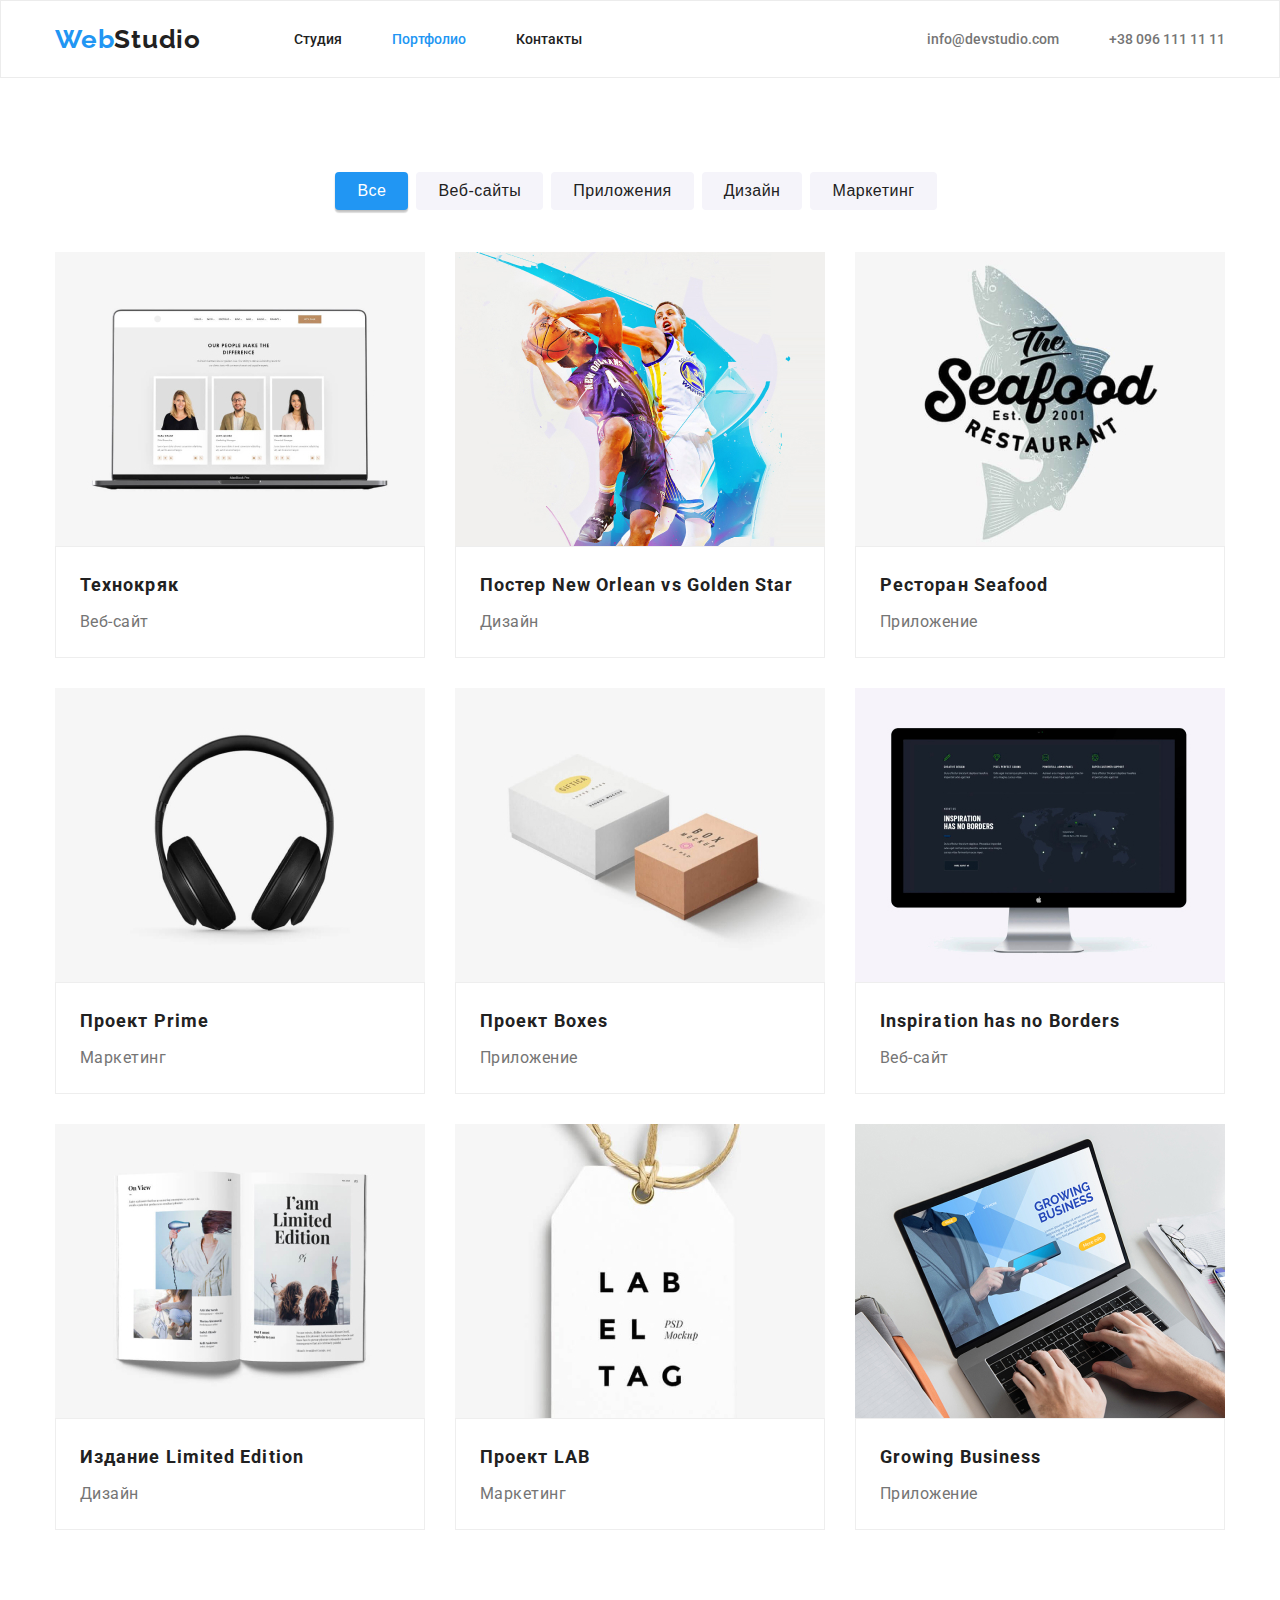
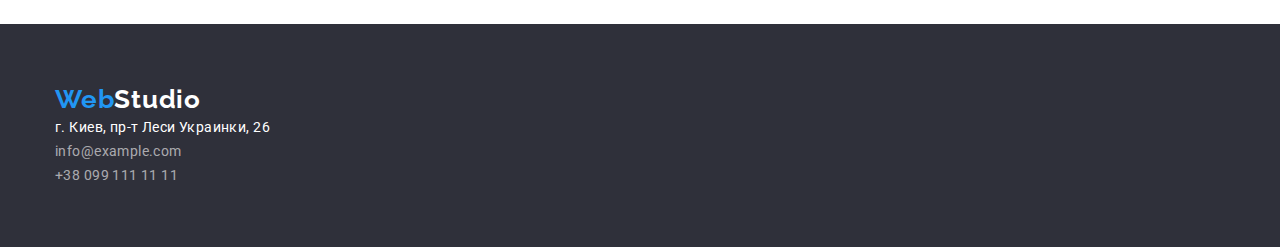
==== portfolio.html @ e6f5c6c8 "clone hw3 to hw4" ====
<!DOCTYPE html>
<html lang="ru">
<head>
    <meta charset="UTF-8">
    <meta http-equiv="X-UA-Compatible" content="IE=edge">
    <meta name="viewport" content="width=device-width, initial-scale=1.0">
    <title>Document</title>
    <link rel="preconnect" href="https://fonts.googleapis.com">
    <link rel="preconnect" href="https://fonts.gstatic.com" crossorigin>
    <link href="https://fonts.googleapis.com/css2?family=Raleway:wght@700&family=Roboto:wght@400;500;700;900&display=swap" rel="stylesheet">
    <link rel="stylesheet" href="./css/reset.css">
    <link rel="stylesheet" href="./css/style.css">
</head>
<body class="portfolio-body">
    <header class="header">
        <div class="container header-container">
     <!--навигация сайта-->
     <nav class="nav-page">
         <a href="./index.html" class="logo">
         Web<span class="logo-color-black">Studio</span> 
         </a>  
         <ul class="nav-list">
             <li class="nav-item"><a href="./index.html" class="nav-link">Студия</a></li>
             <li class="nav-item"><a href="./portfolio.html" class="nav-link current">Портфолио</a></li>
             <li class="nav-item"><a href="./contacts.html" class="nav-link">Контакты</a></li>
         </ul>
     </nav>
         <!--контакты--> 
        <ul class="contacts">
             <li class="contacts-item"><a href="mailto:info@devstudio.com" class="contacts-link">info@devstudio.com</a></li>
             <li class="contacts--item"><a href="tel:+380961111111" class="contacts-link">+38 096 111 11 11</a></li>
        </ul>
        </div>
     </header>
     <!--Main-->
     <main>
         <!--Портфолио-->
     <section class="section">
         <h1 style="display:none;">Портфолио</h1>
         <div class="container portfolio-container"> 
         <!--Фильтры-->
         <ul class="filter-list">
             <li class="filter-item">
                 <button type="button" class="button-filter main-filter-btn">Все</button>
             </li>
             <li class="filter-item">
                 <button type="button" class="button-filter">Веб-сайты</button>
            </li>
            <li class="filter-item">
                <button type="button" class="button-filter">Приложения</button>
            </li>
            <li class="filter-item">
                <button type="button" class="button-filter">Дизайн</button>
            </li>
            <li class="filter-item">
                <button type="button" class="button-filter">Маркетинг</button>
            </li>
         </ul>
         <!--Примеры работ-->
         <ul class="cards-list">
             <li class="card-item">
                 <img class="no-gap" src="./images/port1.jpg" alt="пример работы" width="370">
                 <div class="card-write">
                 <h2 class="card-name">Технокряк</h2>
                 <p class="card-filter">Веб-сайт</p>
                 </div>
             </li>
             <li class="card-item">
                 <img class="no-gap" src="./images/port2.jpg" alt="пример работы" width="370">
                 <div class="card-write">
                 <h2 class="card-name">Постер <span lang="en">New Orlean vs Golden Star</span></h2>
                 <p class="card-filter">Дизайн</p>
                 </div>
            </li>
             <li class="card-item">
                 <img class="no-gap" src="./images/port3.jpg" alt="пример работы" width="370">
                 <div class="card-write">
                 <h2 class="card-name">Ресторан <span lang="en">Seafood</span></h2>
                 <p class="card-filter">Приложение</p>
                 </div>
            </li>
             <li class="card-item">
                 <img class="no-gap" src="./images/port4.jpg" alt="пример работы" width="370">
                 <div class="card-write">
                 <h2 class="card-name">Проект <span lang="en">Prime</span></h2>
                 <p class="card-filter">Маркетинг</p>
                 </div>
            </li>
             <li class="card-item">
                 <img class="no-gap" src="./images/port5.jpg" alt="пример работы" width="370">
                 <div class="card-write">
                 <h2 class="card-name">Проект <span lang="en">Boxes</span></h2>
                 <p class="card-filter">Приложение</p>
                 </div>
            </li>
             <li class="card-item">
                 <img class="no-gap" src="./images/port6.jpg" alt="пример работы" width="370">
                 <div class="card-write">
                     <h2 class="card-name" lang="en">Inspiration has no Borders</h2>
                 <p class="card-filter">Веб-сайт</p>
                 </div>
            </li>
             <li class="card-item">
                 <img class="no-gap" src="./images/port7.jpg" alt="пример работы" width="370">
                 <div class="card-write"><h2 class="card-name">Издание <span lang="en">Limited Edition</span></h2>
                 <p class="card-filter">Дизайн</p></div>
            </li>
             <li class="card-item">
                 <img class="no-gap" src="./images/port8.jpg" alt="пример работы" width="370">
                 <div class="card-write">
                     <h2 class="card-name">Проект <span lang="en">LAB</span></h2>
                 <p class="card-filter">Маркетинг</p>
                 </div>
             </li>
             <li class="card-item">
                 <img class="no-gap" src="./images/port9.jpg" alt="пример работы" width="370">
                 <div class="card-write">
                 <h2 class="card-name" lang="en">Growing Business</h2>
                 <p class="card-filter">Приложение</p>
                 </div>
             </li>
         </ul>
         </div>
     </section>
     </main>
   <footer class="container-footer">
         <div class="container">
        
        <!--Адресс-->
         <address class="address">
             <a href="./index.html" class="logo-footer">Web<span class="logo-white">Studio</span> </a>
         <ul>
             <li class="address-item">г. Киев, пр-т Леси Украинки, 26</li>
             <li><a href="mailto:info@example.com" class="address-links address-links-mail">info@example.com</a></li>
             <li><a href="tel:+380991111111" class="address-links">+38 099 111 11 11</a></li>
         </ul>
         </address>
         </div>
     </footer>
</body>
</html>
---- css/style.css ----
:root {
    --main-color: #212121;
    --secondary-color:#757575;
    --white-color:#fff;
    --effect-color:#2196F3;
    --second-back-color:#2F303A;
    --team-back-color:#F5F4FA;
    --button-color-hover:#188CE8;
    --border-color:#EEEEEE;
}
/* body main */

body {
    color: var(--main-color);
    font-size: 14px;
    font-weight: 400;
    font-style: normal;
    font-family: 'Roboto',
    sans-serif;
}
.section {
    padding: 94px 0;
}
.container {
    width: 1200px;
    margin: 0 auto;
    padding: 0 15px;
}

/* header */
.header {
    border: 1px solid #ECECEC;
}
.header-container {
    display: flex;
    justify-content: space-between;
}
.hide {
    width: 1px;
    height: 1px;
    overflow: hidden;
    opacity: 0;
    margin-top: -1px;
}

/* nav */

.nav-list,
.contacts,
.nav-page {
    display: flex;
}
.nav-page {
    align-items: center;
}

/* logo */

.logo {
    font-family: 'Raleway', sans-serif;
    font-weight: bold;
    font-size: 26px;
    line-height: calc(31 / 26);
    letter-spacing: 0.03em;
    color: var(--effect-color);
    margin-right: 93px;
}
.logo-color-black {
    color: var(--main-color);
}

/* contacts header */

.nav-item:not(:last-child){
    margin-right: 50px;
}
.contacts-item:not(:last-child){
    margin-right: 50px;
}
.nav-link.current {
    color: var(--effect-color);
}
.nav-link,
.contacts-link {
    color: var(--main-color);
    font-weight: 500;
    padding: 30px 0;
    display: block;
}
.contacts-link {
    color: var(--secondary-color);
}

/* hover and focus */

.address-item:hover,
.address-item:focus,
.address-links:focus,
.address-links:hover,
.nav-link:hover,
.contacts-link:hover,
.nav-link:focus,
.contacts-link:focus {
    color: var(--effect-color);
}

/* hero */

.hero {
    padding: 200px 0;
    background-color: var(--second-back-color);
    text-align: center;
    }
.hero-title {
    color: var(--white-color);
    font-weight: 900;
    font-size: 44px;
    line-height: calc(60 / 44);
    text-align: center;
    letter-spacing: 0.06em;
    text-transform: uppercase;
    margin: 0 auto;
    margin-bottom: 30px;
}

.hero-btn {
    color: var(--white-color);
    padding: 10px 32px;
    background: var(--effect-color);
    box-shadow: 0px 4px 4px rgba(0, 0, 0, 0.15);
    border-radius: 4px;
    font-weight: bold;
    font-size: 16px;
    line-height: calc(30 / 16);
    letter-spacing: 0.06em;
    cursor: pointer;
}
.hero-btn:focus,
.hero-btn:hover {
    background-color: var(--button-color-hover);
}

/* advantage */

.advantege-section {
    padding-bottom: 0px;
}
.advantage-list{
    display: flex;
    margin-right: -30px;
}
.advantage-titles{
    font-weight: bold;
    font-size: 14px;
    line-height: calc(16 / 14);
    letter-spacing: 0.03em;
    text-transform: uppercase;
}
.advantage-item {
    flex-basis: calc(100% / 4 - 30px);
    margin-right: 30px;
}
.advantage-explanations {
    font-size: 14px;
    line-height: calc(24 / 14);
    letter-spacing: 0.03em;
    color: var(--secondary-color);
}

/* task */

.task-list {
    display: flex;
    margin-right: -30px;
}
.task-item {
flex-basis: calc(100% / 3 - 30px);
margin-right: 30px;
}
.headlines {
    padding-bottom: 50px;
    font-weight: bold;
    font-size: 36px;
    line-height: calc(42 / 36);
    text-align: center;
    letter-spacing: 0.03em;
}

 /* team */
.section-team {
    background-color: var(--team-back-color);
    
}
 .team-list {
     display: flex;
     margin-right: -30px;
 }
 .team-item {
     background-color: var(--white-color);
     flex-basis: calc(100% / 4 - 30px);
     margin-right: 30px;
     box-shadow: 0px 1px 3px rgba(0, 0, 0, 0.12),
     0px 1px 1px rgba(0, 0, 0, 0.14),
     0px 2px 1px rgba(0, 0, 0, 0.2);
     border-radius: 0px 0px 4px 4px;

 }

.team-name {
    padding-bottom: 10px;
    font-weight: 500;
    font-size: 16px;
    line-height: calc(19 / 16);
    text-align: center;
    letter-spacing: 0.03em;
}
.team-position {
    color: var(--secondary-color);
    font-size: 16px;
    line-height: calc(19 / 16);
    text-align: center;
    letter-spacing: 0.03em;
}
.team-write {
    padding: 30px 0;
}
 
/* footer */

.container-footer {
    background-color: var(--second-back-color);
}
.address {
    padding: 60px 0;
}
.logo-white {
    color: var(--white-color);
}
.logo-footer {
    color: var(--effect-color);
    font-family: Raleway;
    font-style: normal;
    font-weight: bold;
    font-size: 26px;
    line-height: calc(31 / 26);
    letter-spacing: 0.03em;
}
.address-item {
    font-style: normal;
    font-weight: normal;
    color: var(--white-color);
    font-size: 14px;
    line-height: calc(24 / 14);
    letter-spacing: 0.03em;
}
.address-links {
    color: rgba(255, 255, 255, 0.6);
    font-style: normal;
    font-weight: normal;
    font-size: 14px;
    line-height: calc(24 / 14);
    letter-spacing: 0.03em;
    }
.address-links-mail {
        padding-top: 9px;
        padding-bottom: 9px;
    }

    /* portfolio.html */

    /* filters*/

.portfolio-container {
    background-color: var(--white-color);
}
.filter-list {
    display: flex;
    justify-content: center;
    margin-bottom: -8px; 
}
.filter-item {
    margin-right: 8px;
}
.button-filter {
    padding: 6px 22px;
    background-color: var(--team-back-color);
    border-radius: 4px;
    font-weight: 500;
    font-size: 16px;
    line-height: calc(26 / 16);
    letter-spacing: 0.03em;
    color:var(--main-color);
    cursor: pointer;
}
.main-filter-btn {
    color: var(--white-color);
    background: var(--effect-color);
    box-shadow: 0px 3px 1px rgba(0, 0, 0, 0.1),
    0px 1px 2px rgba(0, 0, 0, 0.08),
    0px 2px 2px rgba(0, 0, 0, 0.12);
    border-radius: 4px;
}

/* Cards */

.cards-list {
    padding-top: 50px;
    display: flex;
    flex-wrap: wrap;
    flex-basis: calc(100 / 3 - 30px);
    margin-right: -30px;
    margin-bottom: -30px;
    }

.card-item {
    margin-right: 30px;
    margin-bottom: 30px;
    background: var(--white-color)
}
.card-name {
    margin-bottom: 4px;
    font-style: normal;
    font-weight: bold;
    font-size: 18px;
    line-height: calc(36 / 18);
    letter-spacing: 0.06em;
    color: var(--main-color)
}
.card-filter {
    font-weight: normal;
    font-size: 16px;
    line-height: calc(30 / 16);
    letter-spacing: 0.03em;
    color:var(--secondary-color)
}
.card-write {
    padding: 20px 24px;
   background:var(--white-color);
   border: 1px solid var(--border-color);
   box-sizing: border-box;
}
.no-gap {
    display: block;
}
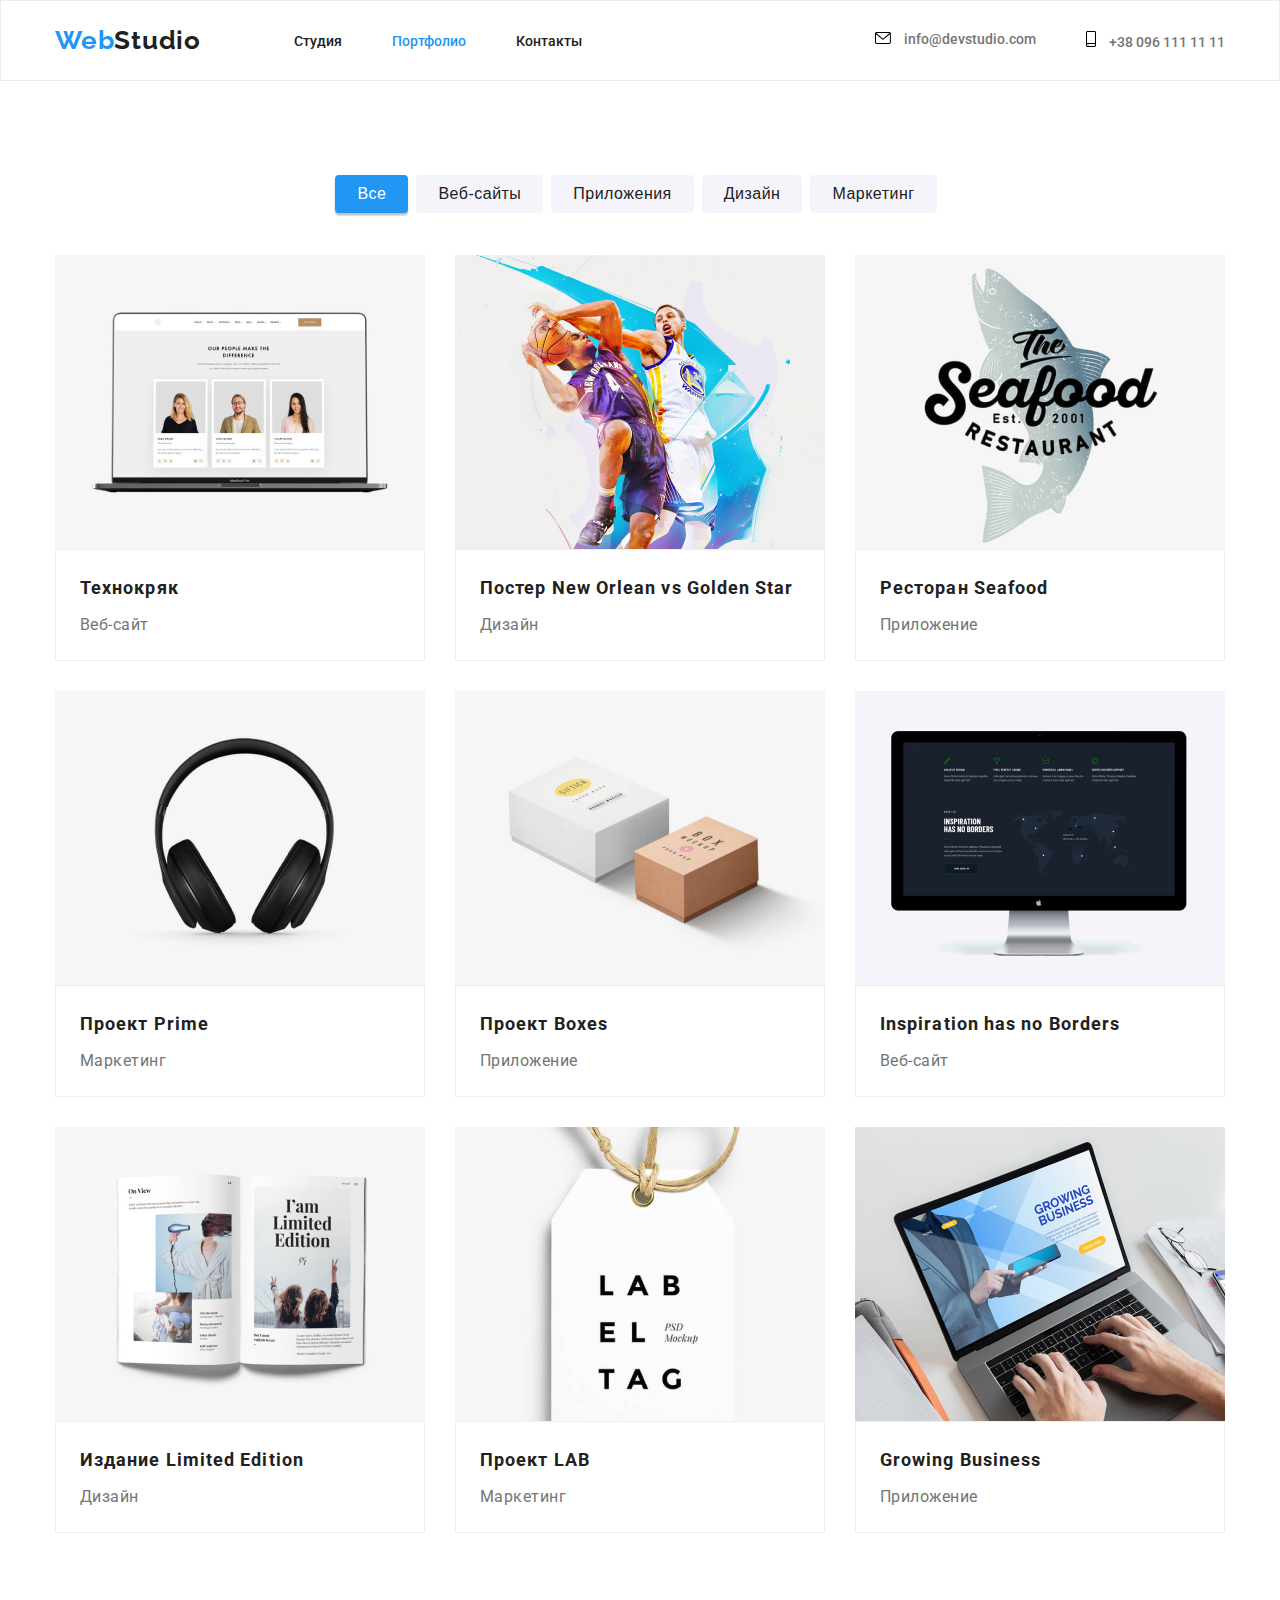
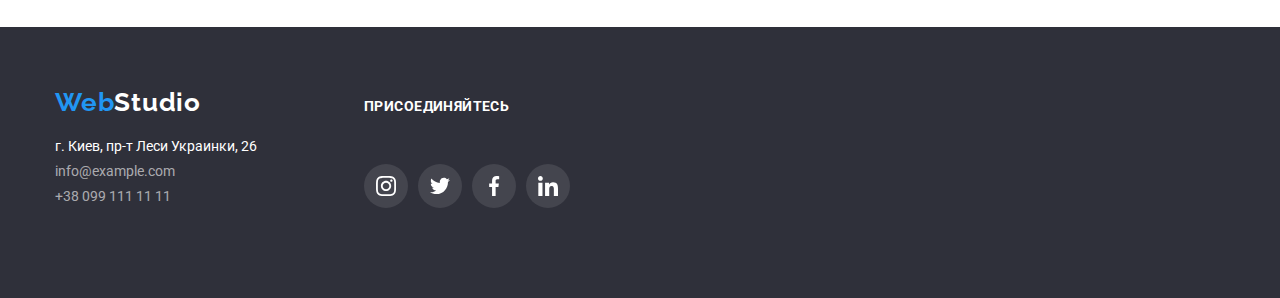
==== commit ddc7afc3: "upadate hw4" ====
--- a/portfolio.html
+++ b/portfolio.html
@@ -21,14 +21,24 @@
          </a>  
          <ul class="nav-list">
              <li class="nav-item"><a href="./index.html" class="nav-link">Студия</a></li>
-             <li class="nav-item"><a href="./portfolio.html" class="nav-link current">Портфолио</a></li>
+             <li class="nav-item"><a href="./portfolio.html" class="nav-link nav-link current">Портфолио</a></li>
              <li class="nav-item"><a href="./contacts.html" class="nav-link">Контакты</a></li>
          </ul>
      </nav>
          <!--контакты--> 
         <ul class="contacts">
-             <li class="contacts-item"><a href="mailto:info@devstudio.com" class="contacts-link">info@devstudio.com</a></li>
-             <li class="contacts--item"><a href="tel:+380961111111" class="contacts-link">+38 096 111 11 11</a></li>
+             <li class="contacts-item"><a href="mailto:info@devstudio.com" class="contacts-link">
+                <svg width="16" height="12" class="contacts-icon">
+                    <use href="./images/sprite.svg#icon-envelope">
+                    </use>
+                </svg> 
+                info@devstudio.com</a></li>
+             <li class="contacts--item"><a href="tel:+380961111111" class="contacts-link">
+                 <svg width="10" height="16" class="contacts-icon">
+                    <use href="./images/sprite.svg#icon-phone">
+                    </use>
+                </svg> 
+                +38 096 111 11 11</a></li>
         </ul>
         </div>
      </header>
@@ -123,19 +133,53 @@
          </div>
      </section>
      </main>
-   <footer class="container-footer">
-         <div class="container">
-        
-        <!--Адресс-->
-         <address class="address">
-             <a href="./index.html" class="logo-footer">Web<span class="logo-white">Studio</span> </a>
-         <ul>
-             <li class="address-item">г. Киев, пр-т Леси Украинки, 26</li>
-             <li><a href="mailto:info@example.com" class="address-links address-links-mail">info@example.com</a></li>
-             <li><a href="tel:+380991111111" class="address-links">+38 099 111 11 11</a></li>
-         </ul>
-         </address>
-         </div>
+     <footer class="footer">
+    <div class="container footer-list">            
+            <div class="item-address">
+                <a href="./index.html" class="logo"> <span style="color: #2196F3;">Web</span>Studio</a>
+                    <address>
+                        <ul class="address">
+                            <li class="item"><a href="" class="title-white">г. Киев, пр-т Леси Украинки, 26</a></li>
+                            <li class="item"><a href="mailto:info@devstudio.com" class="title-rgba">info@example.com</a></li>
+                            <li class="item"><a href="tel:+380961111111"  class="title-rgba">+38 099 111 11 11</a></li>   
+                        </ul>
+                    </address>
+            </div>
+            <div class="item-soc-network">
+                <p>Присоединяйтесь</p>
+                <ul class="footer-soc-network">
+                    <li  class="footer-icon-soc">
+                        <a href="" class="footer-link">
+                            <svg class="footer-icon" width="20" height="20">
+                                <use href="images/sprite.svg#icon-instagram"></use>
+                            </svg>
+                        </a> 
+                    </li>
+                    <li class="footer-icon-soc">
+                        <a href="" class="footer-link">
+                            <svg class="footer-icon" width="20" height="20">
+                                <use href="images/sprite.svg#icon-twitter"></use>
+                            </svg>
+                        </a>
+                    </li>
+                    <li class="footer-icon-soc">
+                        <a href="" class="footer-link">
+                            <svg class="footer-icon" width="20" height="20">
+                                <use href="images/sprite.svg#icon-facebook"></use>
+                            </svg>
+                        </a>
+                    </li>
+                    <li class="footer-icon-soc">
+                        <a href="" class="footer-link">
+                            <svg class="footer-icon" width="20" height="20">
+                                <use href="images/sprite.svg#icon-linkedin"></use>
+                            </svg>
+                        </a>
+                    </li>
+                </ul>
+            </div>
+        </div>
      </footer>
 </body>
 </html>
+  
--- a/css/style.css
+++ b/css/style.css
@@ -7,6 +7,7 @@
     --team-back-color:#F5F4FA;
     --button-color-hover:#188CE8;
     --border-color:#EEEEEE;
+    --icon-color:#AFB1B8;
 }
 /* body main */
 
@@ -90,6 +91,11 @@
 .contacts-link {
     color: var(--secondary-color);
 }
+.contacts-icon {
+    margin-right: 10px;
+}
+
+
 
 /* hover and focus */
 
@@ -99,18 +105,24 @@
 .address-links:hover,
 .nav-link:hover,
 .contacts-link:hover,
+.contacts-link:hover,
 .nav-link:focus,
 .contacts-link:focus {
     color: var(--effect-color);
+    fill: var(--effect-color);
 }
 
 /* hero */
 
 .hero {
+    width: 1600px;
+    height: auto;
     padding: 200px 0;
+    background-image: linear-gradient(rgba(47, 48, 58, 0.4), rgba(47, 48, 58, 0.4)), url(../images/back.jpg);
     background-color: var(--second-back-color);
     text-align: center;
     }
+    
 .hero-title {
     color: var(--white-color);
     font-weight: 900;
@@ -155,6 +167,15 @@
     line-height: calc(16 / 14);
     letter-spacing: 0.03em;
     text-transform: uppercase;
+}
+.advantege-icon {
+    background: var(--team-back-color);
+    margin-bottom: 30px;
+    display: flex;
+    width: 100%;
+    height: 120px;
+    justify-content: center;
+    align-items: center;
 }
 .advantage-item {
     flex-basis: calc(100% / 4 - 30px);
@@ -224,51 +245,169 @@
 .team-write {
     padding: 30px 0;
 }
+.link-container {
+    margin: 16px 32px 30px 32px;
+}
+.social-link {
+    fill: var(--icon-color);
+    width: 44px;
+    height: 44px;
+    display: flex;
+    justify-content: center;
+    align-items: center;
+    border-radius: 50%;
+}
+.social-link:hover {
+    background-color: var(--effect-color);
+    border-radius: 50%;
+    fill: var(--white-color);
+}
+.team-social {
+    display: flex;
+    margin-right: -10px;
+}
+.team-social-item {
+    flex-basis: calc(100% / 4 - 10px);
+    margin-right: 10px;
+}
+.headlines-partner {
+    margin-bottom: 50px;
+    font-weight: bold;
+    font-size: 36px;
+    line-height: calc(42 / 36);
+    text-align: center;
+    letter-spacing: 0.03em;
+}
+.partners-link {
+fill: var(--icon-color);
+width: 170px;
+height: 92px;
+display: flex;
+justify-content: center;
+align-items: center;
+border: 1px solid #AFB1B8;
+box-sizing: border-box;
+border-radius: 4px;
+}
+.partners-list {
+    display: flex;
+    margin-right: -30px;
+}
+
+.partners-item {
+    flex-basis: calc(100% / 6 - 30px);
+    margin-right: 30px;
+}
+.partners-link:focus,
+.partners-link:hover {
+    border: 1px solid #2196F3;
+    box-sizing: border-box;
+    border-radius: 4px;
+    fill: var(--effect-color);
+}
+
  
 /* footer */
 
-.container-footer {
-    background-color: var(--second-back-color);
-}
+.footer-list {
+    display: flex;
+    align-items: baseline;
+}
+
+.footer-soc-network {
+    display: flex;
+    align-items: center;
+    justify-content: center;
+    margin-top: 50px;
+    margin-bottom: 30px;
+}
+
+.footer-icon-soc {
+    display: flex;
+    margin-right: 10px;
+}
+
+.footer-icon-soc:last-child {
+    margin-right: 0px;
+}
+
+.footer-icon {
+    width: 20px;
+    height: 20px;
+    fill: #FFFFFF;
+}
+
+.footer .footer-link {
+    display: flex;
+    align-items: center;
+    justify-content: center;
+    width: 44px;
+    height: 44px;
+    background: rgba(255, 255, 255, 0.1);
+    border-radius: 50%;
+}
+
+.footer .footer-link:hover,
+.footer .footer-link:focus {
+   background-color: var(--effect-color);
+}
+
+.footer-list p {
+    margin-top: 0px;
+    margin-bottom: 20px;
+    font-weight: 700;
+    font-size: 14px;
+    line-height: calc(16 / 14);
+    letter-spacing: 0.03em;
+    text-transform: uppercase;
+    color: #FFFFFF;
+}
+
 .address {
-    padding: 60px 0;
-}
-.logo-white {
+    font-style: normal;
+}
+
+.footer {
+    background-color:var(--second-back-color);
+    min-width: 1200px;
+    padding-top: 60px;
+    padding-bottom: 60px;
+}
+
+.footer .logo {
+    display: inline-block;
     color: var(--white-color);
-}
-.logo-footer {
+    margin-bottom: 20px;
+}
+
+.footer .title-white {
+    color: var(--white-color);
+}
+
+.footer .title-rgba {
+    color: rgba(255, 255, 255, 0.6);
+
+}
+
+.address .item {
+    display: block;
+    margin-bottom: 9px;
+}
+
+.address .item:last-child {
+    margin-bottom: 0px;
+}
+
+.footer .item-address {
+    margin-right: 70px;
+}
+
+.footer .item-address :hover,
+.footer .item-address :focus {
     color: var(--effect-color);
-    font-family: Raleway;
-    font-style: normal;
-    font-weight: bold;
-    font-size: 26px;
-    line-height: calc(31 / 26);
-    letter-spacing: 0.03em;
-}
-.address-item {
-    font-style: normal;
-    font-weight: normal;
-    color: var(--white-color);
-    font-size: 14px;
-    line-height: calc(24 / 14);
-    letter-spacing: 0.03em;
-}
-.address-links {
-    color: rgba(255, 255, 255, 0.6);
-    font-style: normal;
-    font-weight: normal;
-    font-size: 14px;
-    line-height: calc(24 / 14);
-    letter-spacing: 0.03em;
-    }
-.address-links-mail {
-        padding-top: 9px;
-        padding-bottom: 9px;
-    }
-
-    /* portfolio.html */
-
-    /* filters*/
+}
+
+
 
 .portfolio-container {
     background-color: var(--white-color);
@@ -280,6 +419,12 @@
 }
 .filter-item {
     margin-right: 8px;
+}
+
+.filter-item:hover {
+    box-shadow: 0px 3px 1px rgba(0, 0, 0, 0.1),
+        0px 1px 2px rgba(0, 0, 0, 0.08),
+        0px 2px 2px rgba(0, 0, 0, 0.12);
 }
 .button-filter {
     padding: 6px 22px;
@@ -317,6 +462,11 @@
     margin-bottom: 30px;
     background: var(--white-color)
 }
+.card-item:hover {
+    box-shadow: 0px 1px 1px rgba(0, 0, 0, 0.12),
+        0px 4px 4px rgba(0, 0, 0, 0.06),
+        1px 4px 6px rgba(0, 0, 0, 0.16);
+}
 .card-name {
     margin-bottom: 4px;
     font-style: normal;
@@ -341,4 +491,6 @@
 }
 .no-gap {
     display: block;
-}+}
+
+
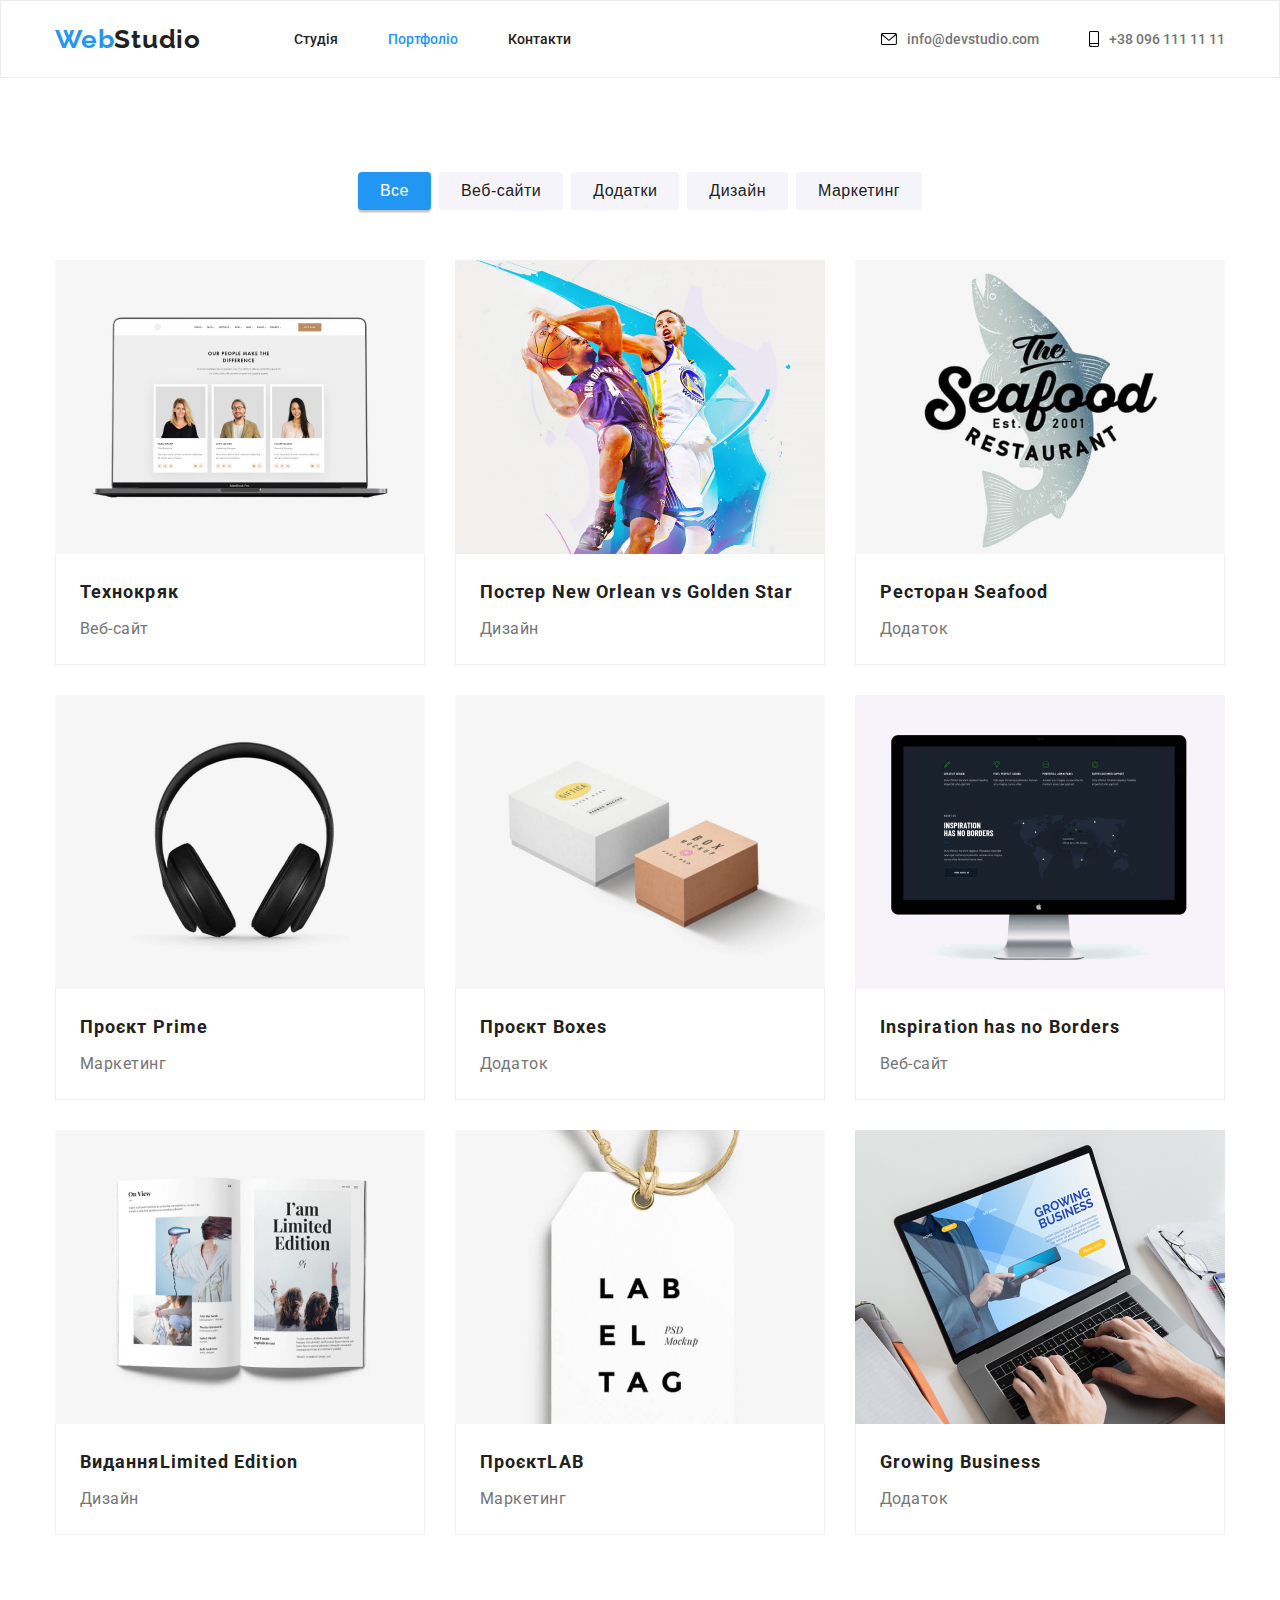
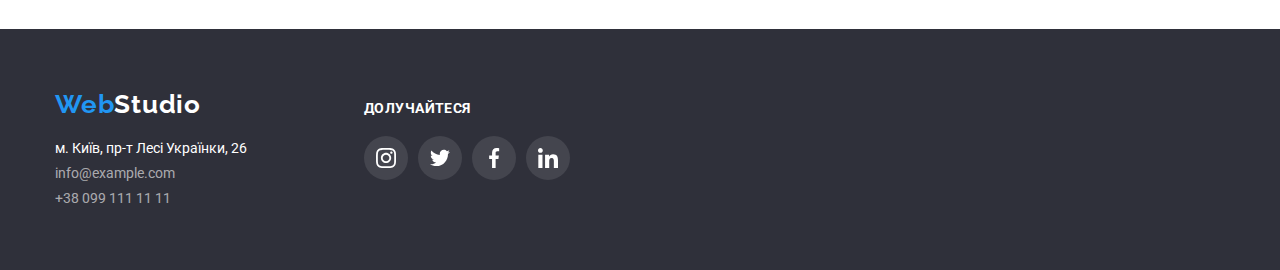
==== commit 03700089: "homework4 upd" ====
--- a/portfolio.html
+++ b/portfolio.html
@@ -1,5 +1,5 @@
 <!DOCTYPE html>
-<html lang="ru">
+<html lang="uk">
 <head>
     <meta charset="UTF-8">
     <meta http-equiv="X-UA-Compatible" content="IE=edge">
@@ -14,18 +14,18 @@
 <body class="portfolio-body">
     <header class="header">
         <div class="container header-container">
-     <!--навигация сайта-->
+     <!--навигація сайту-->
      <nav class="nav-page">
          <a href="./index.html" class="logo">
          Web<span class="logo-color-black">Studio</span> 
          </a>  
          <ul class="nav-list">
-             <li class="nav-item"><a href="./index.html" class="nav-link">Студия</a></li>
-             <li class="nav-item"><a href="./portfolio.html" class="nav-link nav-link current">Портфолио</a></li>
-             <li class="nav-item"><a href="./contacts.html" class="nav-link">Контакты</a></li>
+             <li class="nav-item"><a href="./index.html" class="nav-link">Студія</a></li>
+             <li class="nav-item"><a href="./portfolio.html" class="nav-link nav-link current">Портфоліо</a></li>
+             <li class="nav-item"><a href="./contacts.html" class="nav-link">Контакти</a></li>
          </ul>
      </nav>
-         <!--контакты--> 
+         <!--контакти--> 
         <ul class="contacts">
              <li class="contacts-item"><a href="mailto:info@devstudio.com" class="contacts-link">
                 <svg width="16" height="12" class="contacts-icon">
@@ -44,20 +44,20 @@
      </header>
      <!--Main-->
      <main>
-         <!--Портфолио-->
+         <!--Портфоліо-->
      <section class="section">
-         <h1 style="display:none;">Портфолио</h1>
+         <h1 style="display:none;">Портфоліо</h1>
          <div class="container portfolio-container"> 
-         <!--Фильтры-->
+         <!--Фильтри-->
          <ul class="filter-list">
              <li class="filter-item">
                  <button type="button" class="button-filter main-filter-btn">Все</button>
              </li>
              <li class="filter-item">
-                 <button type="button" class="button-filter">Веб-сайты</button>
+                 <button type="button" class="button-filter">Веб-сайти</button>
             </li>
             <li class="filter-item">
-                <button type="button" class="button-filter">Приложения</button>
+                <button type="button" class="button-filter">Додатки</button>
             </li>
             <li class="filter-item">
                 <button type="button" class="button-filter">Дизайн</button>
@@ -66,7 +66,7 @@
                 <button type="button" class="button-filter">Маркетинг</button>
             </li>
          </ul>
-         <!--Примеры работ-->
+         <!--Приклади робіт-->
          <ul class="cards-list">
              <li class="card-item">
                  <img class="no-gap" src="./images/port1.jpg" alt="пример работы" width="370">
@@ -86,21 +86,21 @@
                  <img class="no-gap" src="./images/port3.jpg" alt="пример работы" width="370">
                  <div class="card-write">
                  <h2 class="card-name">Ресторан <span lang="en">Seafood</span></h2>
-                 <p class="card-filter">Приложение</p>
+                 <p class="card-filter">Додаток</p>
                  </div>
             </li>
              <li class="card-item">
                  <img class="no-gap" src="./images/port4.jpg" alt="пример работы" width="370">
                  <div class="card-write">
-                 <h2 class="card-name">Проект <span lang="en">Prime</span></h2>
+                 <h2 class="card-name">Проєкт <span lang="en">Prime</span></h2>
                  <p class="card-filter">Маркетинг</p>
                  </div>
             </li>
              <li class="card-item">
                  <img class="no-gap" src="./images/port5.jpg" alt="пример работы" width="370">
                  <div class="card-write">
-                 <h2 class="card-name">Проект <span lang="en">Boxes</span></h2>
-                 <p class="card-filter">Приложение</p>
+                 <h2 class="card-name">Проєкт <span lang="en">Boxes</span></h2>
+                 <p class="card-filter">Додаток</p>
                  </div>
             </li>
              <li class="card-item">
@@ -112,13 +112,13 @@
             </li>
              <li class="card-item">
                  <img class="no-gap" src="./images/port7.jpg" alt="пример работы" width="370">
-                 <div class="card-write"><h2 class="card-name">Издание <span lang="en">Limited Edition</span></h2>
+                 <div class="card-write"><h2 class="card-name">Видання<span lang="en">Limited Edition</span></h2>
                  <p class="card-filter">Дизайн</p></div>
             </li>
              <li class="card-item">
                  <img class="no-gap" src="./images/port8.jpg" alt="пример работы" width="370">
                  <div class="card-write">
-                     <h2 class="card-name">Проект <span lang="en">LAB</span></h2>
+                     <h2 class="card-name">Проєкт<span lang="en">LAB</span></h2>
                  <p class="card-filter">Маркетинг</p>
                  </div>
              </li>
@@ -126,7 +126,7 @@
                  <img class="no-gap" src="./images/port9.jpg" alt="пример работы" width="370">
                  <div class="card-write">
                  <h2 class="card-name" lang="en">Growing Business</h2>
-                 <p class="card-filter">Приложение</p>
+                 <p class="card-filter">Додаток</p>
                  </div>
              </li>
          </ul>
@@ -139,14 +139,14 @@
                 <a href="./index.html" class="logo"> <span style="color: #2196F3;">Web</span>Studio</a>
                     <address>
                         <ul class="address">
-                            <li class="item"><a href="" class="title-white">г. Киев, пр-т Леси Украинки, 26</a></li>
+                            <li class="item"><a href="" class="title-white">м. Київ, пр-т Лесі Українки, 26</a></li>
                             <li class="item"><a href="mailto:info@devstudio.com" class="title-rgba">info@example.com</a></li>
                             <li class="item"><a href="tel:+380961111111"  class="title-rgba">+38 099 111 11 11</a></li>   
                         </ul>
                     </address>
             </div>
             <div class="item-soc-network">
-                <p>Присоединяйтесь</p>
+                <p>Долучайтеся</p>
                 <ul class="footer-soc-network">
                     <li  class="footer-icon-soc">
                         <a href="" class="footer-link">
--- a/css/style.css
+++ b/css/style.css
@@ -20,7 +20,7 @@
     sans-serif;
 }
 .section {
-    padding: 94px 0;
+    margin: 94px 0;
 }
 .container {
     width: 1200px;
@@ -90,10 +90,13 @@
 }
 .contacts-link {
     color: var(--secondary-color);
-}
+     display: flex;
+     align-items: center;
+    }
 .contacts-icon {
     margin-right: 10px;
 }
+
 
 
 
@@ -115,7 +118,6 @@
 /* hero */
 
 .hero {
-    width: 1600px;
     height: auto;
     padding: 200px 0;
     background-image: linear-gradient(rgba(47, 48, 58, 0.4), rgba(47, 48, 58, 0.4)), url(../images/back.jpg);
@@ -124,6 +126,7 @@
     }
     
 .hero-title {
+    width: 600px;
     color: var(--white-color);
     font-weight: 900;
     font-size: 44px;
@@ -178,9 +181,12 @@
     align-items: center;
 }
 .advantage-item {
-    flex-basis: calc(100% / 4 - 30px);
     margin-right: 30px;
 }
+.advantage-item:last-child {
+    margin-right: 0px;
+}
+
 .advantage-explanations {
     font-size: 14px;
     line-height: calc(24 / 14);
@@ -192,14 +198,23 @@
 
 .task-list {
     display: flex;
-    margin-right: -30px;
 }
 .task-item {
-flex-basis: calc(100% / 3 - 30px);
-margin-right: 30px;
-}
+    margin-right: 30px;
+}
+.task-item:last-child {
+    margin-right: 0px;
+}
+.img-work {
+    display: block;
+    max-width: 100%;
+    max-height: auto;
+}
+
+
 .headlines {
-    padding-bottom: 50px;
+    margin-bottom: 50px;
+    padding-top: 94px;
     font-weight: bold;
     font-size: 36px;
     line-height: calc(42 / 36);
@@ -214,21 +229,21 @@
 }
  .team-list {
      display: flex;
-     margin-right: -30px;
  }
  .team-item {
      background-color: var(--white-color);
-     flex-basis: calc(100% / 4 - 30px);
      margin-right: 30px;
      box-shadow: 0px 1px 3px rgba(0, 0, 0, 0.12),
      0px 1px 1px rgba(0, 0, 0, 0.14),
      0px 2px 1px rgba(0, 0, 0, 0.2);
      border-radius: 0px 0px 4px 4px;
-
  }
+ .team-item:last-child {
+     margin-right: 0px;
+ }
 
 .team-name {
-    padding-bottom: 10px;
+    margin-bottom: 10px;
     font-weight: 500;
     font-size: 16px;
     line-height: calc(19 / 16);
@@ -243,10 +258,10 @@
     letter-spacing: 0.03em;
 }
 .team-write {
-    padding: 30px 0;
+    margin: 30px 0 16px 0;
 }
 .link-container {
-    margin: 16px 32px 30px 32px;
+    margin: 0px 32px 30px 32px;
 }
 .social-link {
     fill: var(--icon-color);
@@ -264,12 +279,14 @@
 }
 .team-social {
     display: flex;
-    margin-right: -10px;
 }
 .team-social-item {
-    flex-basis: calc(100% / 4 - 10px);
     margin-right: 10px;
 }
+.team-social-item:last-child {
+    margin-right: 0px;
+}
+
 .headlines-partner {
     margin-bottom: 50px;
     font-weight: bold;
@@ -291,13 +308,15 @@
 }
 .partners-list {
     display: flex;
-    margin-right: -30px;
 }
 
 .partners-item {
-    flex-basis: calc(100% / 6 - 30px);
     margin-right: 30px;
 }
+.partners-item:last-child{
+    margin-right: 0px;
+}
+
 .partners-link:focus,
 .partners-link:hover {
     border: 1px solid #2196F3;
@@ -318,7 +337,7 @@
     display: flex;
     align-items: center;
     justify-content: center;
-    margin-top: 50px;
+    margin-top: 20px;
     margin-bottom: 30px;
 }
 
@@ -409,17 +428,21 @@
 
 
 
+
 .portfolio-container {
     background-color: var(--white-color);
 }
 .filter-list {
     display: flex;
     justify-content: center;
-    margin-bottom: -8px; 
 }
 .filter-item {
     margin-right: 8px;
 }
+.filter-item:last-child {
+    margin-right: 0px;
+}
+
 
 .filter-item:hover {
     box-shadow: 0px 3px 1px rgba(0, 0, 0, 0.1),
@@ -449,12 +472,9 @@
 /* Cards */
 
 .cards-list {
-    padding-top: 50px;
+    margin-top: 50px;
     display: flex;
     flex-wrap: wrap;
-    flex-basis: calc(100 / 3 - 30px);
-    margin-right: -30px;
-    margin-bottom: -30px;
     }
 
 .card-item {
@@ -462,6 +482,14 @@
     margin-bottom: 30px;
     background: var(--white-color)
 }
+.card-item:nth-child(3n+3) {
+    margin-right: 0px;
+}
+.card-item:nth-last-child(-n+4) {
+    margin-bottom: 0px;
+}
+
+
 .card-item:hover {
     box-shadow: 0px 1px 1px rgba(0, 0, 0, 0.12),
         0px 4px 4px rgba(0, 0, 0, 0.06),
@@ -484,9 +512,11 @@
     color:var(--secondary-color)
 }
 .card-write {
-    padding: 20px 24px;
+   padding: 20px 24px;
    background:var(--white-color);
-   border: 1px solid var(--border-color);
+   border-bottom: 1px solid var(--border-color);
+   border-right: 1px solid var(--border-color);
+   border-left: 1px solid var(--border-color);
    box-sizing: border-box;
 }
 .no-gap {
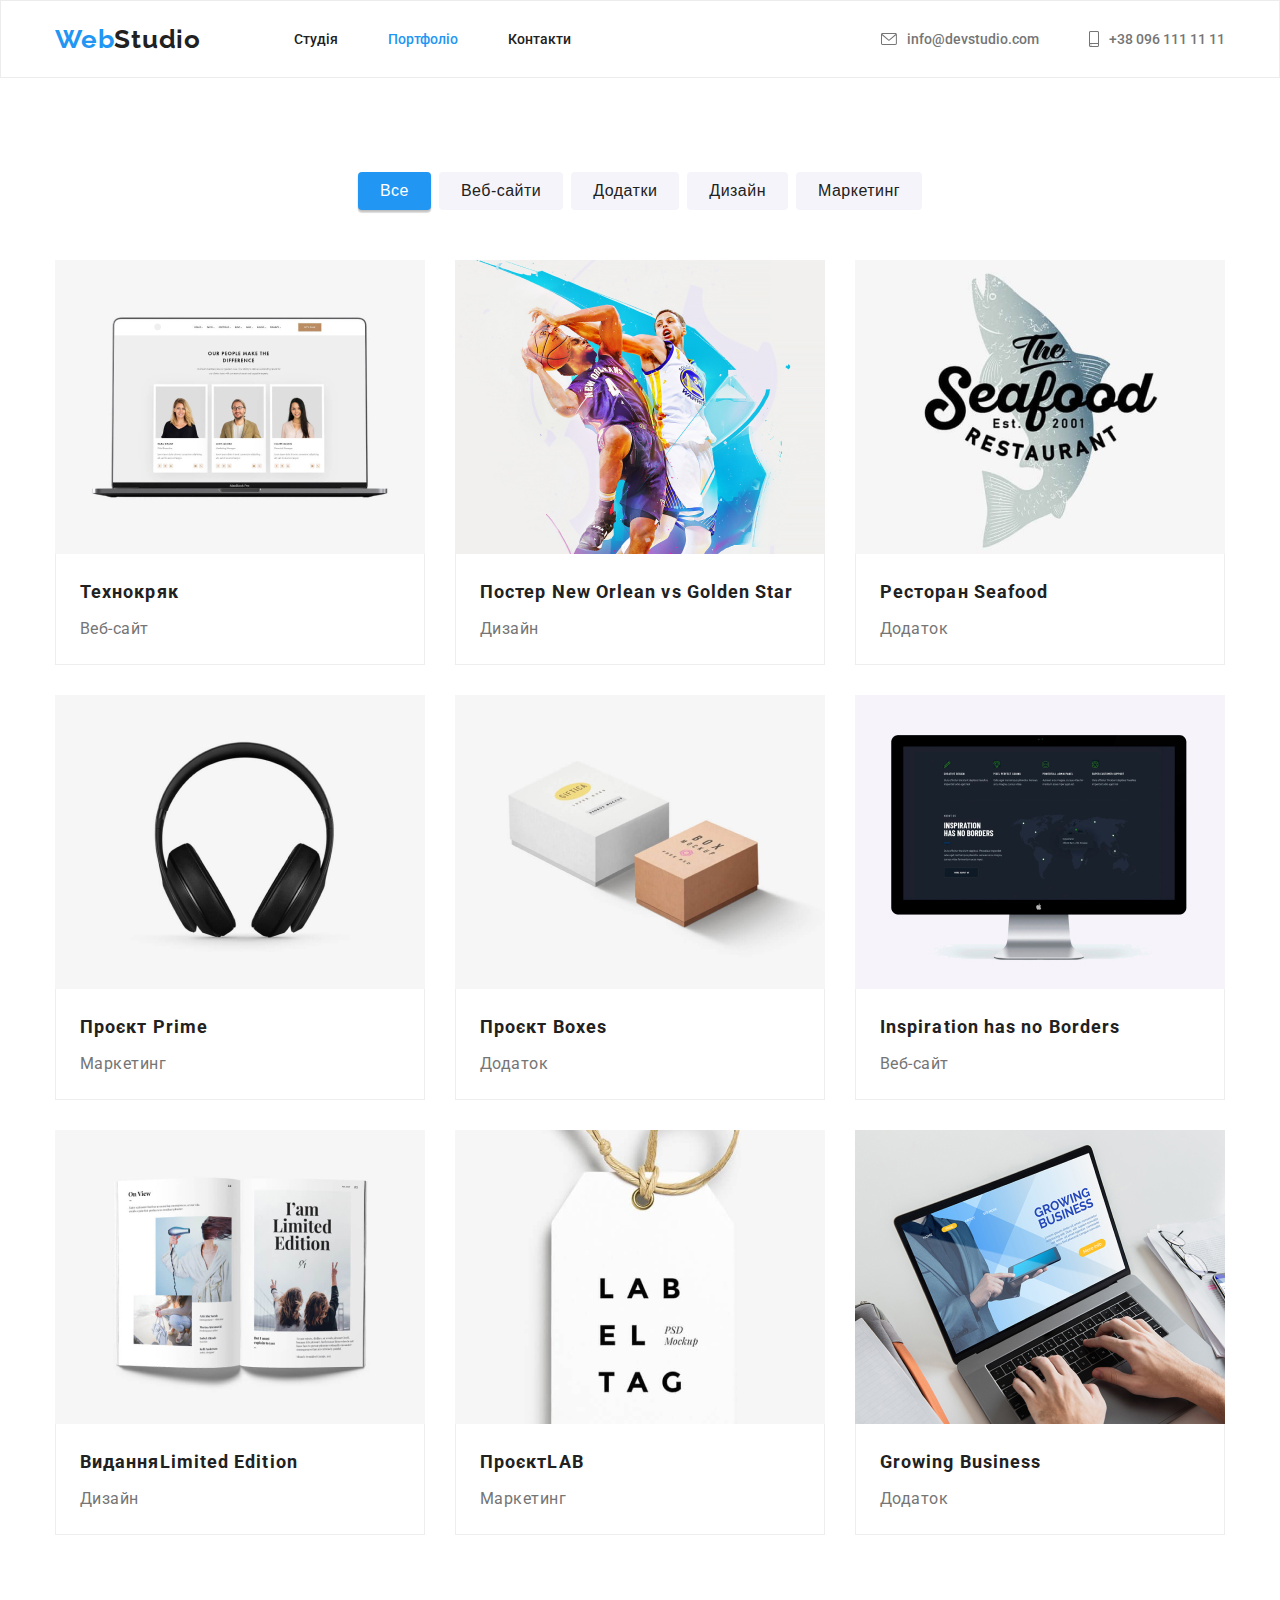
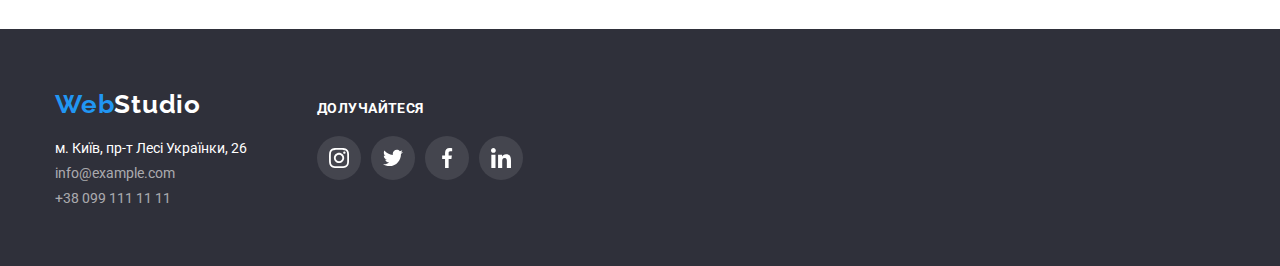
==== commit 1cc0d831: "upd hw4" ====
--- a/portfolio.html
+++ b/portfolio.html
@@ -69,65 +69,84 @@
          <!--Приклади робіт-->
          <ul class="cards-list">
              <li class="card-item">
+                 <a href="" class="card-href">
                  <img class="no-gap" src="./images/port1.jpg" alt="пример работы" width="370">
                  <div class="card-write">
                  <h2 class="card-name">Технокряк</h2>
                  <p class="card-filter">Веб-сайт</p>
                  </div>
-             </li>
-             <li class="card-item">
+                 </a>
+             </li>
+             <li class="card-item">
+                 <a href="" class="card-href">
                  <img class="no-gap" src="./images/port2.jpg" alt="пример работы" width="370">
                  <div class="card-write">
                  <h2 class="card-name">Постер <span lang="en">New Orlean vs Golden Star</span></h2>
                  <p class="card-filter">Дизайн</p>
                  </div>
-            </li>
-             <li class="card-item">
+                 </a>
+            </li>
+             <li class="card-item">
+                 <a href="" class="card-href">
                  <img class="no-gap" src="./images/port3.jpg" alt="пример работы" width="370">
                  <div class="card-write">
                  <h2 class="card-name">Ресторан <span lang="en">Seafood</span></h2>
                  <p class="card-filter">Додаток</p>
                  </div>
-            </li>
-             <li class="card-item">
+                 </a>
+            </li>
+             <li class="card-item">
+                 <a href="" class="card-href">
                  <img class="no-gap" src="./images/port4.jpg" alt="пример работы" width="370">
                  <div class="card-write">
                  <h2 class="card-name">Проєкт <span lang="en">Prime</span></h2>
                  <p class="card-filter">Маркетинг</p>
                  </div>
-            </li>
-             <li class="card-item">
+                 </a>
+            </li>
+             <li class="card-item">
+                 <a href="" class="card-href">
                  <img class="no-gap" src="./images/port5.jpg" alt="пример работы" width="370">
                  <div class="card-write">
                  <h2 class="card-name">Проєкт <span lang="en">Boxes</span></h2>
                  <p class="card-filter">Додаток</p>
                  </div>
-            </li>
-             <li class="card-item">
+                 </a>
+            </li>
+             <li class="card-item">
+                 <a href="" class="card-href">
                  <img class="no-gap" src="./images/port6.jpg" alt="пример работы" width="370">
                  <div class="card-write">
                      <h2 class="card-name" lang="en">Inspiration has no Borders</h2>
                  <p class="card-filter">Веб-сайт</p>
                  </div>
-            </li>
-             <li class="card-item">
+                 </a>
+            </li>
+             <li class="card-item">
+                 <a href="" class="card-href">
                  <img class="no-gap" src="./images/port7.jpg" alt="пример работы" width="370">
                  <div class="card-write"><h2 class="card-name">Видання<span lang="en">Limited Edition</span></h2>
-                 <p class="card-filter">Дизайн</p></div>
-            </li>
-             <li class="card-item">
+                 <p class="card-filter">Дизайн</p>
+                </div>
+                </a>
+            </li>
+             <li class="card-item">
+                 <a href="" class="card-href">
                  <img class="no-gap" src="./images/port8.jpg" alt="пример работы" width="370">
                  <div class="card-write">
                      <h2 class="card-name">Проєкт<span lang="en">LAB</span></h2>
                  <p class="card-filter">Маркетинг</p>
                  </div>
-             </li>
-             <li class="card-item">
+                 </a>
+             </li>
+             <li class="card-item">
+                 <a href="" class="card-href">
                  <img class="no-gap" src="./images/port9.jpg" alt="пример работы" width="370">
                  <div class="card-write">
                  <h2 class="card-name" lang="en">Growing Business</h2>
                  <p class="card-filter">Додаток</p>
                  </div>
+                 </a>
              </li>
          </ul>
          </div>
--- a/css/style.css
+++ b/css/style.css
@@ -20,7 +20,7 @@
     sans-serif;
 }
 .section {
-    margin: 94px 0;
+    padding: 94px 0;
 }
 .container {
     width: 1200px;
@@ -54,6 +54,10 @@
 .nav-page {
     align-items: center;
 }
+.contacts {
+    margin-left: auto;
+}
+
 
 /* logo */
 
@@ -95,6 +99,7 @@
     }
 .contacts-icon {
     margin-right: 10px;
+    fill: rgba(117, 117, 117, 1);
 }
 
 
@@ -118,11 +123,16 @@
 /* hero */
 
 .hero {
-    height: auto;
     padding: 200px 0;
     background-image: linear-gradient(rgba(47, 48, 58, 0.4), rgba(47, 48, 58, 0.4)), url(../images/back.jpg);
     background-color: var(--second-back-color);
     text-align: center;
+    max-width: 1600px;
+    height: 600px;
+    margin: 0 auto;
+    background-repeat: no-repeat;
+    background-size: cover;
+
     }
     
 .hero-title {
@@ -170,12 +180,13 @@
     line-height: calc(16 / 14);
     letter-spacing: 0.03em;
     text-transform: uppercase;
+    margin-bottom: 10px;
 }
 .advantege-icon {
     background: var(--team-back-color);
     margin-bottom: 30px;
     display: flex;
-    width: 100%;
+    width: 270px;
     height: 120px;
     justify-content: center;
     align-items: center;
@@ -214,7 +225,6 @@
 
 .headlines {
     margin-bottom: 50px;
-    padding-top: 94px;
     font-weight: bold;
     font-size: 36px;
     line-height: calc(42 / 36);
@@ -338,7 +348,6 @@
     align-items: center;
     justify-content: center;
     margin-top: 20px;
-    margin-bottom: 30px;
 }
 
 .footer-icon-soc {
@@ -397,6 +406,7 @@
     display: inline-block;
     color: var(--white-color);
     margin-bottom: 20px;
+    margin-right: 0px;
 }
 
 .footer .title-white {
@@ -489,12 +499,15 @@
     margin-bottom: 0px;
 }
 
-
-.card-item:hover {
+.card-href {
+    display: block;
+}
+.card-href:hover {
     box-shadow: 0px 1px 1px rgba(0, 0, 0, 0.12),
         0px 4px 4px rgba(0, 0, 0, 0.06),
         1px 4px 6px rgba(0, 0, 0, 0.16);
 }
+
 .card-name {
     margin-bottom: 4px;
     font-style: normal;
